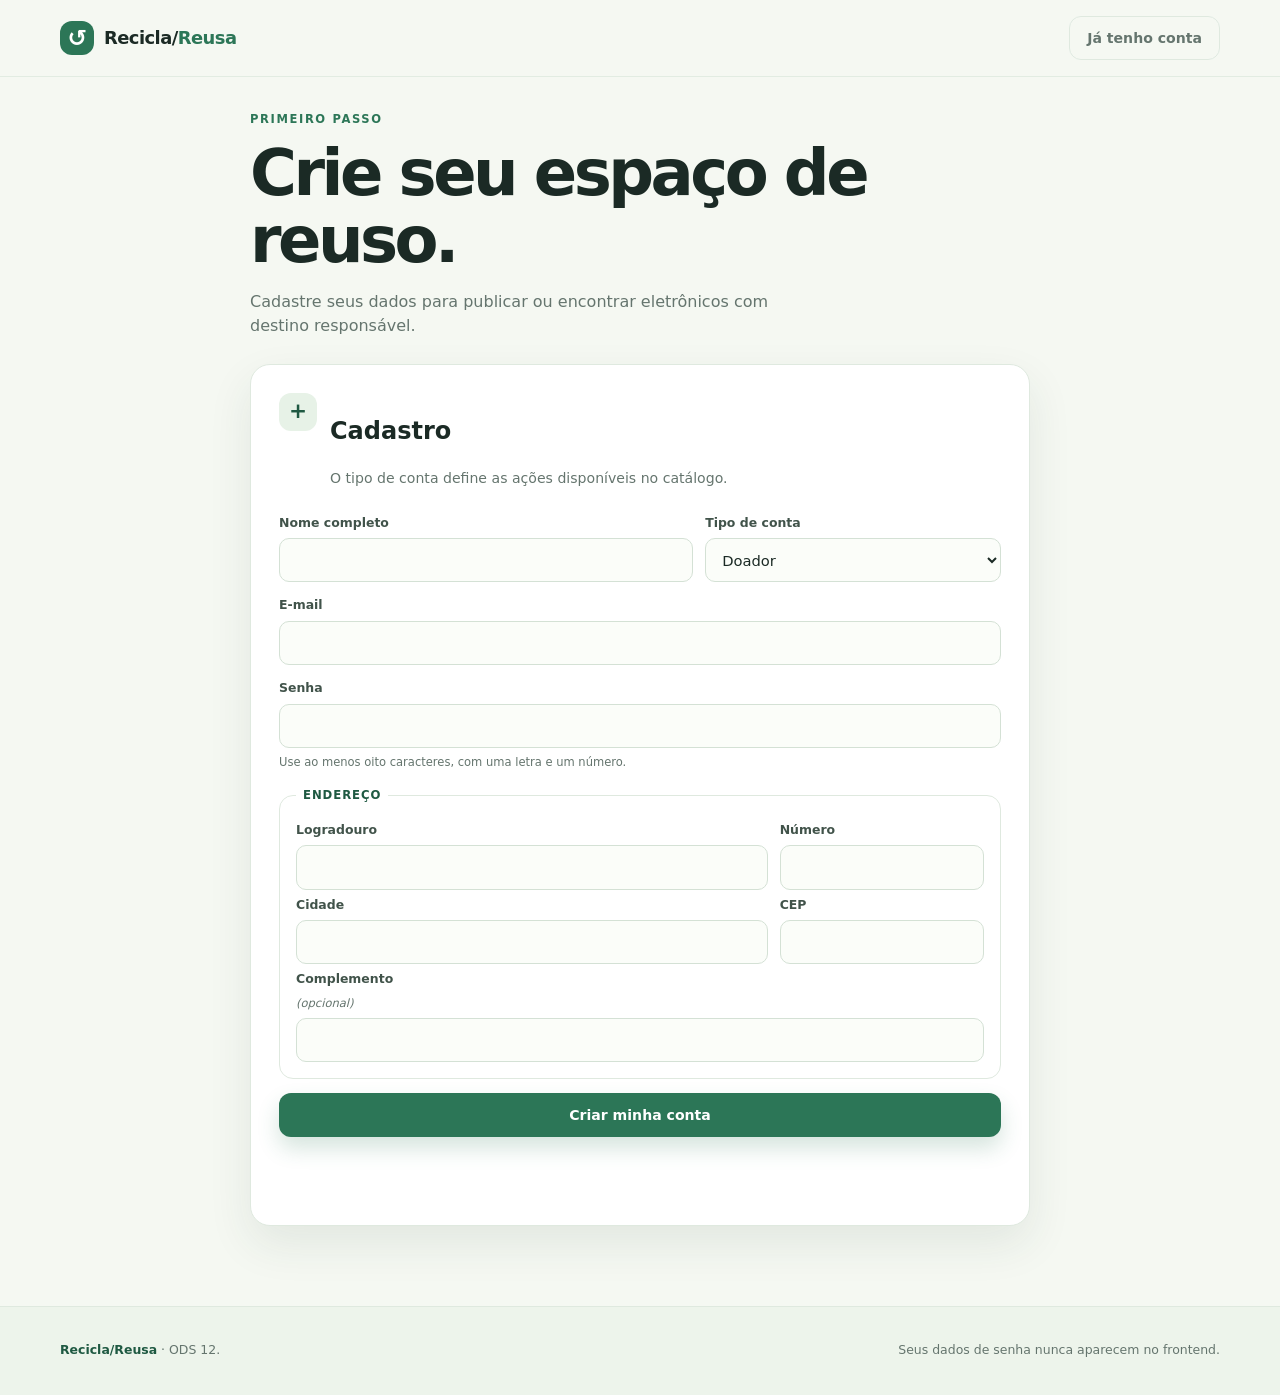
==== frontend/cadastro.html @ 9e0de5a9 "feat(frontend): cria telas e modulos javascript da v1.0" ====
<!doctype html>
<html lang="pt-BR">
<head>
  <meta charset="utf-8">
  <meta name="viewport" content="width=device-width, initial-scale=1">
  <meta name="description" content="Crie sua conta no Recicla/Reusa.">
  <title>Criar conta | Recicla/Reusa</title>
  <link rel="stylesheet" href="./styles.css">
</head>
<body>
  <header class="site-header">
    <div class="container header-content">
      <a class="brand" href="./index.html" aria-label="Recicla/Reusa, início">
        <span class="brand-mark" aria-hidden="true">↺</span>
        <span>Recicla/<span>Reusa</span></span>
      </a>
      <a id="login-link" class="button button-ghost" href="./login.html">Já tenho conta</a>
    </div>
  </header>

  <main class="page-content">
    <div class="container page-narrow">
      <div class="page-heading">
        <p class="eyebrow">Primeiro passo</p>
        <h1>Crie seu espaço de reuso.</h1>
        <p class="page-lede">Cadastre seus dados para publicar ou encontrar eletrônicos com destino responsável.</p>
      </div>

      <section class="card form-card auth-card" aria-labelledby="register-title">
        <div class="card-heading">
          <span class="icon-badge icon-green" aria-hidden="true">+</span>
          <div>
            <h2 id="register-title">Cadastro</h2>
            <p>O tipo de conta define as ações disponíveis no catálogo.</p>
          </div>
        </div>
        <form id="register-form" class="form-stack" novalidate>
          <div class="field-row">
            <label class="field">Nome completo
              <input name="nome" type="text" minlength="3" maxlength="120" autocomplete="name" required>
            </label>
            <label class="field">Tipo de conta
              <select name="tipo" autocomplete="off" required>
                <option value="doador">Doador</option>
                <option value="beneficiario">Beneficiário</option>
              </select>
            </label>
          </div>
          <label class="field">E-mail
            <input name="email" type="email" minlength="5" maxlength="160" autocomplete="email" required>
          </label>
          <label class="field">Senha
            <input name="senha" type="password" minlength="8" maxlength="128" autocomplete="new-password" required>
            <small>Use ao menos oito caracteres, com uma letra e um número.</small>
          </label>
          <fieldset>
            <legend>Endereço</legend>
            <div class="field-row">
              <label class="field">Logradouro
                <input name="logradouro" type="text" maxlength="160" autocomplete="street-address" required>
              </label>
              <label class="field field-small">Número
                <input name="numero" type="text" maxlength="160" required>
              </label>
            </div>
            <div class="field-row">
              <label class="field">Cidade
                <input name="cidade" type="text" maxlength="160" autocomplete="address-level2" required>
              </label>
              <label class="field field-small">CEP
                <input name="cep" type="text" inputmode="numeric" maxlength="9" pattern="[0-9]{5}-?[0-9]{3}" autocomplete="postal-code" required>
              </label>
            </div>
            <label class="field">Complemento <span class="optional">(opcional)</span>
              <input name="complemento" type="text" maxlength="160" autocomplete="address-line2">
            </label>
          </fieldset>
          <button class="button button-primary button-full" type="submit">Criar minha conta</button>
          <p id="register-message" class="form-message" role="status" aria-live="polite"></p>
        </form>
      </section>
    </div>
  </main>

  <footer class="site-footer">
    <div class="container footer-content">
      <p><strong>Recicla/Reusa</strong> · ODS 12.</p>
      <p>Seus dados de senha nunca aparecem no frontend.</p>
    </div>
  </footer>

  <script type="module" src="./js/cadastro.js"></script>
</body>
</html>
---- frontend/styles.css ----
:root {
  --ink: #1b2a25;
  --muted: #65756e;
  --paper: #f5f8f2;
  --card: #ffffff;
  --line: #dfe9df;
  --green: #2c7657;
  --green-dark: #1f5942;
  --green-soft: #e7f2e7;
  --yellow: #efc85c;
  --blue-soft: #e8f0f6;
  --danger: #a8463f;
  --danger-soft: #fff0ed;
  --shadow: 0 18px 45px rgba(35, 66, 51, 0.09);
}

* {
  box-sizing: border-box;
}

html {
  scroll-behavior: smooth;
}

body {
  margin: 0;
  color: var(--ink);
  background: var(--paper);
  font-family: "Segoe UI", Inter, system-ui, -apple-system, BlinkMacSystemFont, sans-serif;
  line-height: 1.5;
}

button,
input,
select,
textarea {
  font: inherit;
}

button,
a {
  -webkit-tap-highlight-color: transparent;
}

button {
  cursor: pointer;
}

button:disabled {
  cursor: not-allowed;
  opacity: 0.6;
}

:focus-visible {
  outline: 3px solid rgba(239, 200, 92, 0.95);
  outline-offset: 3px;
}

[hidden] {
  display: none !important;
}

.container {
  width: min(1160px, calc(100% - 40px));
  margin: 0 auto;
}

.site-header {
  position: sticky;
  z-index: 10;
  top: 0;
  border-bottom: 1px solid rgba(223, 233, 223, 0.82);
  background: rgba(245, 248, 242, 0.92);
  backdrop-filter: blur(14px);
}

.header-content,
.header-actions,
.brand,
.form-actions,
.filter-actions,
.workspace-heading,
.section-heading,
.card-heading,
.footer-content {
  display: flex;
  align-items: center;
}

.header-content {
  justify-content: space-between;
  min-height: 76px;
}

.brand {
  gap: 10px;
  color: var(--ink);
  font-size: 1.12rem;
  font-weight: 800;
  letter-spacing: -0.03em;
  text-decoration: none;
}

.brand > span:last-child > span {
  color: var(--green);
}

.brand-mark {
  display: grid;
  width: 34px;
  height: 34px;
  place-items: center;
  border-radius: 12px;
  color: #fff;
  background: var(--green);
  font-size: 1.45rem;
  line-height: 1;
}

.header-actions {
  gap: 12px;
}

.session-chip,
.role-badge {
  border: 1px solid #cfe1d2;
  border-radius: 999px;
  color: var(--green-dark);
  background: var(--green-soft);
  font-size: 0.78rem;
  font-weight: 800;
  letter-spacing: 0.04em;
  text-transform: uppercase;
}

.session-chip {
  padding: 7px 12px;
}

.page-content {
  padding: 34px 0 80px;
}

.hero {
  position: relative;
  display: grid;
  min-height: 430px;
  grid-template-columns: minmax(0, 1.04fr) minmax(310px, 0.96fr);
  align-items: center;
  gap: 40px;
  overflow: hidden;
  padding: 66px 72px;
  border-radius: 32px;
  background: #dfeee0;
}

.hero::after {
  position: absolute;
  right: -100px;
  bottom: -170px;
  width: 430px;
  height: 430px;
  border: 1px solid rgba(44, 118, 87, 0.13);
  border-radius: 50%;
  content: "";
}

.hero-copy {
  position: relative;
  z-index: 1;
}

.eyebrow {
  margin: 0 0 12px;
  color: var(--green);
  font-size: 0.72rem;
  font-weight: 900;
  letter-spacing: 0.14em;
  text-transform: uppercase;
}

.hero h1,
.section-heading h2,
.workspace-heading h2 {
  margin: 0;
  letter-spacing: -0.055em;
  line-height: 1.04;
}

.hero h1 {
  max-width: 620px;
  font-size: clamp(2.8rem, 6vw, 5.3rem);
}

.hero-text {
  max-width: 530px;
  margin: 24px 0 30px;
  color: #52685c;
  font-size: 1.08rem;
}

.hero-art {
  position: relative;
  min-height: 300px;
}

.hero-symbol {
  position: absolute;
  top: 50%;
  left: 50%;
  display: grid;
  width: 190px;
  height: 190px;
  place-items: center;
  transform: translate(-50%, -50%) rotate(-10deg);
  border: 1px solid rgba(44, 118, 87, 0.28);
  border-radius: 48% 52% 46% 54%;
  color: var(--green);
  background: rgba(255, 255, 255, 0.5);
  box-shadow: 0 20px 35px rgba(44, 118, 87, 0.12);
  font-size: 7.4rem;
  line-height: 1;
}

.orbit {
  position: absolute;
  top: 50%;
  left: 50%;
  border: 1px solid rgba(44, 118, 87, 0.22);
  border-radius: 50%;
  transform: translate(-50%, -50%) rotate(26deg);
}

.orbit-one {
  width: 310px;
  height: 190px;
}

.orbit-two {
  width: 190px;
  height: 310px;
  transform: translate(-50%, -50%) rotate(-31deg);
}

.hero-tag {
  position: absolute;
  padding: 8px 13px;
  border: 1px solid rgba(44, 118, 87, 0.18);
  border-radius: 999px;
  color: var(--green-dark);
  background: rgba(255, 255, 255, 0.73);
  font-size: 0.75rem;
  font-weight: 800;
  box-shadow: 0 10px 20px rgba(44, 118, 87, 0.08);
}

.tag-one {
  top: 17%;
  left: 7%;
}

.tag-two {
  right: 2%;
  bottom: 18%;
}

.tag-three {
  right: 14%;
  top: 9%;
}

.button {
  display: inline-flex;
  min-height: 44px;
  align-items: center;
  justify-content: center;
  gap: 8px;
  padding: 10px 17px;
  border: 1px solid transparent;
  border-radius: 12px;
  font-size: 0.88rem;
  font-weight: 800;
  line-height: 1;
  text-decoration: none;
  transition: transform 150ms ease, box-shadow 150ms ease, background 150ms ease;
}

.button:hover {
  transform: translateY(-1px);
}

.button-primary {
  color: #fff;
  background: var(--green);
  box-shadow: 0 11px 22px rgba(44, 118, 87, 0.2);
}

.button-primary:hover {
  background: var(--green-dark);
}

.button-secondary {
  color: var(--green-dark);
  border-color: #bdd6c2;
  background: var(--green-soft);
}

.button-dark {
  color: #fff;
  background: var(--ink);
}

.button-ghost {
  color: var(--muted);
  border-color: var(--line);
  background: transparent;
}

.button-ghost:hover {
  color: var(--ink);
  background: #fff;
}

.button-full {
  width: 100%;
}

.section-block {
  margin-top: 82px;
}

.section-heading {
  align-items: flex-end;
  justify-content: space-between;
  gap: 24px;
  margin-bottom: 22px;
}

.section-heading h2,
.workspace-heading h2 {
  font-size: clamp(2rem, 4vw, 3.2rem);
}

.section-description {
  max-width: 370px;
  margin: 0;
  color: var(--muted);
}

.card-grid {
  display: grid;
  gap: 22px;
}

.card-grid-two,
.card-grid-profile {
  grid-template-columns: repeat(2, minmax(0, 1fr));
}

.card-grid-management {
  grid-template-columns: minmax(340px, 0.85fr) minmax(0, 1.15fr);
}

.card {
  border: 1px solid var(--line);
  border-radius: 20px;
  background: var(--card);
  box-shadow: var(--shadow);
}

.form-card {
  padding: 28px;
}

.card-heading {
  align-items: flex-start;
  gap: 13px;
  margin-bottom: 24px;
}

.compact-heading {
  margin-bottom: 20px;
}

.card-heading h3,
.account-card h3,
.info-banner h3 {
  margin: 0;
  font-size: 1.16rem;
  letter-spacing: -0.025em;
}

.card-heading p,
.account-card p,
.info-banner p {
  margin: 4px 0 0;
  color: var(--muted);
  font-size: 0.88rem;
}

.icon-badge {
  display: grid;
  flex: 0 0 auto;
  width: 38px;
  height: 38px;
  place-items: center;
  border-radius: 12px;
  font-size: 1.35rem;
  font-weight: 800;
}

.icon-green {
  color: var(--green-dark);
  background: var(--green-soft);
}

.icon-yellow {
  color: #765b12;
  background: #fff4c9;
}

.icon-blue {
  color: #315a76;
  background: var(--blue-soft);
}

.form-stack {
  display: grid;
  gap: 14px;
}

.field,
fieldset {
  display: grid;
  gap: 6px;
}

.field {
  color: #41534a;
  font-size: 0.78rem;
  font-weight: 800;
}

.field input,
.field select,
.field textarea {
  width: 100%;
  min-height: 44px;
  padding: 10px 12px;
  border: 1px solid #d4e1d5;
  border-radius: 10px;
  color: var(--ink);
  background: #fbfdf9;
  font-size: 0.92rem;
  font-weight: 500;
  transition: border 150ms ease, box-shadow 150ms ease, background 150ms ease;
}

.field textarea {
  min-height: 92px;
  resize: vertical;
}

.field input::placeholder,
.field textarea::placeholder {
  color: #9baaa0;
}

.field input:focus,
.field select:focus,
.field textarea:focus {
  border-color: var(--green);
  outline: 0;
  background: #fff;
  box-shadow: 0 0 0 3px rgba(44, 118, 87, 0.13);
}

.field small,
.optional {
  color: var(--muted);
  font-size: 0.72rem;
  font-weight: 500;
}

.optional {
  font-style: italic;
}

.field-row {
  display: grid;
  grid-template-columns: minmax(0, 1.4fr) minmax(0, 1fr);
  gap: 12px;
}

.field-row:has(.field-small) {
  grid-template-columns: minmax(0, 1.5fr) minmax(90px, 0.65fr);
}

fieldset {
  min-width: 0;
  margin: 2px 0 0;
  padding: 16px;
  border: 1px solid var(--line);
  border-radius: 14px;
}

legend {
  padding: 0 7px;
  color: var(--green-dark);
  font-size: 0.73rem;
  font-weight: 900;
  letter-spacing: 0.08em;
  text-transform: uppercase;
}

.form-message {
  min-height: 20px;
  margin-top: 12px;
  color: var(--green-dark);
  font-size: 0.82rem;
}

.form-message.error {
  color: var(--danger);
}

.form-message.success {
  color: var(--green-dark);
}

.message {
  margin-top: 22px;
  padding: 13px 16px;
  border: 1px solid #c8dfcc;
  border-radius: 12px;
  color: var(--green-dark);
  background: var(--green-soft);
  font-size: 0.88rem;
}

.message.error {
  border-color: #f0c7c1;
  color: var(--danger);
  background: var(--danger-soft);
}

.security-note {
  display: flex;
  gap: 10px;
  align-items: flex-start;
  margin-top: 34px;
  padding: 13px;
  border-radius: 12px;
  background: #f6f8f3;
}

.security-note span {
  color: var(--green);
  font-size: 0.65rem;
}

.security-note p {
  margin: 0;
  color: var(--muted);
  font-size: 0.74rem;
}

.login-card {
  background: linear-gradient(145deg, #fff 0%, #f5f8f1 100%);
}

.workspace-heading {
  justify-content: space-between;
  gap: 24px;
  margin-bottom: 24px;
}

.workspace-heading .section-description {
  margin-top: 11px;
}

.role-badge {
  flex: 0 0 auto;
  padding: 10px 15px;
}

.account-card {
  position: relative;
  overflow: hidden;
  min-height: 100%;
  padding: 30px;
  background: var(--ink);
}

.account-card::after {
  position: absolute;
  right: -90px;
  bottom: -100px;
  width: 270px;
  height: 270px;
  border: 1px solid rgba(223, 238, 224, 0.2);
  border-radius: 50%;
  content: "";
}

.account-card .eyebrow,
.account-card h3 {
  position: relative;
  z-index: 1;
  color: #e2f0e1;
}

.account-card > p:not(.eyebrow) {
  position: relative;
  z-index: 1;
  max-width: 330px;
  color: #b4c7bb;
}

.account-illustration {
  position: absolute;
  top: 16px;
  right: 26px;
  color: rgba(223, 238, 224, 0.17);
  font-size: 8rem;
  line-height: 1;
}

.account-facts {
  position: relative;
  z-index: 1;
  display: grid;
  grid-template-columns: repeat(2, 1fr);
  gap: 12px;
  margin: 54px 0 0;
}

.account-facts div {
  padding-top: 11px;
  border-top: 1px solid rgba(223, 238, 224, 0.2);
}

.account-facts dt {
  color: #8ea99a;
  font-size: 0.7rem;
  font-weight: 800;
  text-transform: uppercase;
}

.account-facts dd {
  margin: 4px 0 0;
  color: #e2f0e1;
  font-size: 0.9rem;
  font-weight: 700;
}

.catalog-card {
  padding: 22px;
}

.filter-bar {
  display: grid;
  grid-template-columns: repeat(4, minmax(0, 1fr)) auto;
  gap: 12px;
  align-items: end;
  padding-bottom: 20px;
  border-bottom: 1px solid var(--line);
}

.filter-actions {
  gap: 6px;
}

.filter-actions .button {
  min-height: 44px;
  padding-inline: 13px;
}

.item-grid {
  display: grid;
  grid-template-columns: repeat(3, minmax(0, 1fr));
  gap: 14px;
  padding-top: 22px;
}

.item-card {
  display: flex;
  min-width: 0;
  flex-direction: column;
  padding: 18px;
  border: 1px solid var(--line);
  border-radius: 15px;
  background: #fbfdf9;
}

.item-card h3 {
  overflow: hidden;
  margin: 0;
  color: var(--ink);
  font-size: 1rem;
  text-overflow: ellipsis;
  white-space: nowrap;
}

.item-card-description {
  display: -webkit-box;
  overflow: hidden;
  min-height: 43px;
  margin: 9px 0 14px;
  color: var(--muted);
  font-size: 0.8rem;
  -webkit-box-orient: vertical;
  -webkit-line-clamp: 2;
}

.item-meta,
.item-tags,
.item-actions {
  display: flex;
  flex-wrap: wrap;
  gap: 7px;
}

.item-meta {
  margin-top: auto;
  padding-top: 12px;
  border-top: 1px solid var(--line);
  color: var(--muted);
  font-size: 0.74rem;
}

.item-tags {
  margin-bottom: 12px;
}

.tag {
  display: inline-flex;
  padding: 4px 8px;
  border-radius: 999px;
  color: var(--green-dark);
  background: var(--green-soft);
  font-size: 0.68rem;
  font-weight: 800;
}

.tag-neutral {
  color: #596c65;
  background: #edf1eb;
}

.tag-warm {
  color: #79611d;
  background: #fff3c9;
}

.item-actions {
  margin-top: 14px;
}

.item-actions .button {
  min-height: 36px;
  padding: 8px 10px;
  font-size: 0.75rem;
}

.empty-state {
  grid-column: 1 / -1;
  padding: 36px 20px;
  border: 1px dashed #cbdacb;
  border-radius: 14px;
  color: var(--muted);
  background: #fbfdf9;
  text-align: center;
}

.empty-state strong {
  display: block;
  margin-bottom: 5px;
  color: var(--ink);
}

.info-banner {
  display: flex;
  gap: 14px;
  align-items: flex-start;
  margin-top: 22px;
  padding: 18px 20px;
  border: 1px solid #e8d99d;
  border-radius: 16px;
  background: #fff9df;
}

.info-icon {
  color: #8a701d;
  font-size: 1.7rem;
}

.info-banner h3 {
  color: #6d581a;
}

.info-banner p {
  color: #88742e;
}

.management-section {
  margin-top: 74px;
}

.form-actions {
  flex-wrap: wrap;
  gap: 8px;
}

.owned-items-column {
  min-width: 0;
}

.item-grid-owned {
  grid-template-columns: repeat(2, minmax(0, 1fr));
  padding-top: 0;
}

.site-footer {
  border-top: 1px solid var(--line);
  background: #edf4eb;
}

.footer-content {
  justify-content: space-between;
  gap: 20px;
  min-height: 88px;
  color: var(--muted);
  font-size: 0.78rem;
}

.footer-content p {
  margin: 0;
}

.footer-content strong {
  color: var(--green-dark);
}

@media (max-width: 940px) {
  .hero {
    grid-template-columns: 1fr;
    padding: 50px 44px 30px;
  }

  .hero-art {
    min-height: 245px;
  }

  .hero-symbol {
    width: 150px;
    height: 150px;
    font-size: 5.8rem;
  }

  .orbit-one {
    width: 270px;
    height: 170px;
  }

  .orbit-two {
    width: 170px;
    height: 270px;
  }

  .filter-bar {
    grid-template-columns: repeat(2, minmax(0, 1fr));
  }

  .filter-actions {
    align-items: center;
  }

  .item-grid {
    grid-template-columns: repeat(2, minmax(0, 1fr));
  }
}

@media (max-width: 700px) {
  .container {
    width: min(100% - 28px, 560px);
  }

  .page-content {
    padding-top: 18px;
  }

  .header-content {
    min-height: 66px;
  }

  .session-chip {
    display: none;
  }

  .hero {
    min-height: 0;
    gap: 20px;
    padding: 38px 24px 12px;
    border-radius: 24px;
  }

  .hero h1 {
    font-size: clamp(2.5rem, 14vw, 4.2rem);
  }

  .hero-text {
    font-size: 0.95rem;
  }

  .hero-art {
    min-height: 185px;
    transform: scale(0.86);
  }

  .section-block {
    margin-top: 58px;
  }

  .section-heading,
  .workspace-heading,
  .footer-content {
    align-items: flex-start;
    flex-direction: column;
  }

  .section-heading {
    gap: 10px;
  }

  .section-description {
    max-width: none;
  }

  .card-grid-two,
  .card-grid-profile,
  .card-grid-management,
  .item-grid,
  .item-grid-owned {
    grid-template-columns: 1fr;
  }

  .form-card,
  .account-card {
    padding: 22px;
  }

  .filter-bar {
    grid-template-columns: 1fr;
  }

  .filter-actions {
    justify-content: stretch;
  }

  .filter-actions .button {
    flex: 1;
  }

  .workspace-heading h2 {
    font-size: 2.5rem;
  }

  .role-badge {
    align-self: flex-start;
  }

  .footer-content {
    justify-content: center;
    padding: 22px 0;
  }
}

.hero-actions {
  display: flex;
  flex-wrap: wrap;
  gap: 10px;
}

.button-large {
  min-height: 50px;
  padding-inline: 20px;
}

.feature-grid {
  display: grid;
  grid-template-columns: repeat(3, minmax(0, 1fr));
  gap: 18px;
}

.feature-card {
  padding: 24px;
}

.feature-card h3 {
  margin: 22px 0 7px;
  font-size: 1.05rem;
}

.feature-card p {
  margin: 0;
  color: var(--muted);
  font-size: 0.88rem;
}

.page-narrow {
  max-width: 780px;
}

.narrow-login {
  max-width: 560px;
}

.page-heading {
  max-width: 700px;
  margin-bottom: 26px;
}

.page-heading h1,
.workspace-heading h1 {
  margin: 0;
  letter-spacing: -0.055em;
  line-height: 1.05;
  font-size: clamp(2.35rem, 5vw, 4.2rem);
}

.page-lede {
  max-width: 570px;
  margin: 15px 0 0;
  color: var(--muted);
  font-size: 1rem;
}

.nav-link {
  padding: 8px 4px;
  color: var(--muted);
  font-size: 0.82rem;
  font-weight: 800;
  text-decoration: none;
}

.nav-link:hover,
.nav-link.active {
  color: var(--green-dark);
}

.auth-card {
  max-width: 780px;
}

.auth-switch {
  margin: 20px 0 0;
  color: var(--muted);
  font-size: 0.86rem;
  text-align: center;
}

.auth-switch a {
  color: var(--green-dark);
  font-weight: 800;
}

.home-session {
  margin-top: 28px;
}

.home-session .button {
  margin-top: 12px;
}

@media (max-width: 940px) {
  .feature-grid {
    grid-template-columns: repeat(2, minmax(0, 1fr));
  }
}

@media (max-width: 700px) {
  .header-content {
    align-items: flex-start;
    flex-direction: column;
    gap: 10px;
    padding: 12px 0;
  }

  .header-actions {
    width: 100%;
    justify-content: flex-start;
  }

  .feature-grid {
    grid-template-columns: 1fr;
  }

  .page-heading h1,
  .workspace-heading h1 {
    font-size: 2.55rem;
  }
}
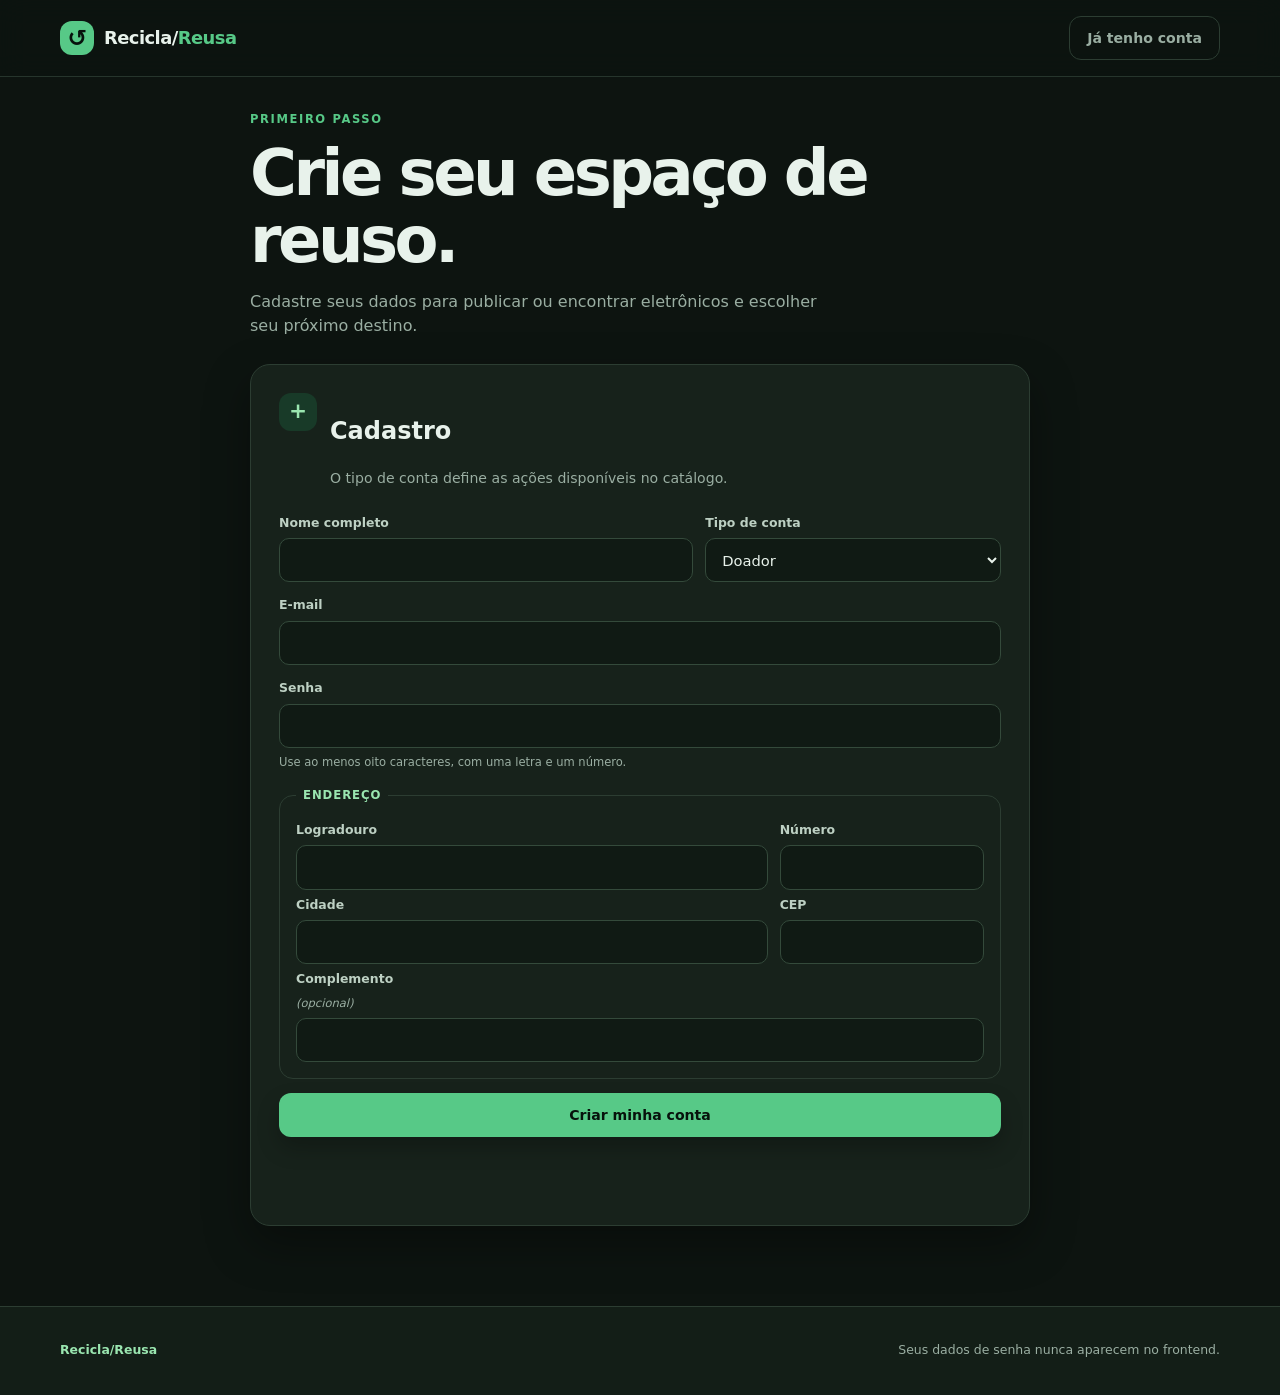
==== commit 35625334: "feat(frontend): adiciona modo escuro as telas" ====
--- a/frontend/cadastro.html
+++ b/frontend/cadastro.html
@@ -23,7 +23,7 @@
       <div class="page-heading">
         <p class="eyebrow">Primeiro passo</p>
         <h1>Crie seu espaço de reuso.</h1>
-        <p class="page-lede">Cadastre seus dados para publicar ou encontrar eletrônicos com destino responsável.</p>
+        <p class="page-lede">Cadastre seus dados para publicar ou encontrar eletrônicos e escolher seu próximo destino.</p>
       </div>
 
       <section class="card form-card auth-card" aria-labelledby="register-title">
@@ -84,7 +84,7 @@
 
   <footer class="site-footer">
     <div class="container footer-content">
-      <p><strong>Recicla/Reusa</strong> · ODS 12.</p>
+      <p><strong>Recicla/Reusa</strong></p>
       <p>Seus dados de senha nunca aparecem no frontend.</p>
     </div>
   </footer>
--- a/frontend/styles.css
+++ b/frontend/styles.css
@@ -1,17 +1,30 @@
 :root {
-  --ink: #1b2a25;
-  --muted: #65756e;
-  --paper: #f5f8f2;
-  --card: #ffffff;
-  --line: #dfe9df;
-  --green: #2c7657;
-  --green-dark: #1f5942;
-  --green-soft: #e7f2e7;
-  --yellow: #efc85c;
-  --blue-soft: #e8f0f6;
-  --danger: #a8463f;
-  --danger-soft: #fff0ed;
-  --shadow: 0 18px 45px rgba(35, 66, 51, 0.09);
+  color-scheme: dark;
+  --ink: #e8f2eb;
+  --muted: #9aaea2;
+  --paper: #0d1410;
+  --card: #17221b;
+  --line: #2c3d32;
+  --green: #57c987;
+  --green-dark: #9ae6b0;
+  --green-hover: #78dca0;
+  --green-soft: #183a28;
+  --yellow: #f0c85c;
+  --blue-soft: #1b3040;
+  --danger: #ff9b8f;
+  --danger-soft: #412421;
+  --surface-deep: #0a120e;
+  --surface-input: #101a14;
+  --surface-hover: #223329;
+  --surface-muted: #131e17;
+  --hero: #142d22;
+  --warning: #413719;
+  --warning-border: #6c5927;
+  --warning-text: #f0d57a;
+  --green-border: #386348;
+  --danger-border: #734039;
+  --input-border: #344a3b;
+  --shadow: 0 18px 45px rgba(0, 0, 0, 0.35);
 }
 
 * {
@@ -69,8 +82,8 @@
   position: sticky;
   z-index: 10;
   top: 0;
-  border-bottom: 1px solid rgba(223, 233, 223, 0.82);
-  background: rgba(245, 248, 242, 0.92);
+  border-bottom: 1px solid rgba(44, 61, 50, 0.82);
+  background: rgba(13, 20, 16, 0.92);
   backdrop-filter: blur(14px);
 }
 
@@ -111,7 +124,7 @@
   height: 34px;
   place-items: center;
   border-radius: 12px;
-  color: #fff;
+  color: #07120c;
   background: var(--green);
   font-size: 1.45rem;
   line-height: 1;
@@ -123,7 +136,7 @@
 
 .session-chip,
 .role-badge {
-  border: 1px solid #cfe1d2;
+  border: 1px solid var(--green-border);
   border-radius: 999px;
   color: var(--green-dark);
   background: var(--green-soft);
@@ -151,7 +164,7 @@
   overflow: hidden;
   padding: 66px 72px;
   border-radius: 32px;
-  background: #dfeee0;
+  background: var(--hero);
 }
 
 .hero::after {
@@ -160,7 +173,7 @@
   bottom: -170px;
   width: 430px;
   height: 430px;
-  border: 1px solid rgba(44, 118, 87, 0.13);
+  border: 1px solid rgba(87, 201, 135, 0.15);
   border-radius: 50%;
   content: "";
 }
@@ -195,7 +208,7 @@
 .hero-text {
   max-width: 530px;
   margin: 24px 0 30px;
-  color: #52685c;
+  color: #b5c8bb;
   font-size: 1.08rem;
 }
 
@@ -213,11 +226,11 @@
   height: 190px;
   place-items: center;
   transform: translate(-50%, -50%) rotate(-10deg);
-  border: 1px solid rgba(44, 118, 87, 0.28);
+  border: 1px solid rgba(87, 201, 135, 0.34);
   border-radius: 48% 52% 46% 54%;
   color: var(--green);
-  background: rgba(255, 255, 255, 0.5);
-  box-shadow: 0 20px 35px rgba(44, 118, 87, 0.12);
+  background: rgba(255, 255, 255, 0.06);
+  box-shadow: 0 20px 35px rgba(0, 0, 0, 0.28);
   font-size: 7.4rem;
   line-height: 1;
 }
@@ -226,7 +239,7 @@
   position: absolute;
   top: 50%;
   left: 50%;
-  border: 1px solid rgba(44, 118, 87, 0.22);
+  border: 1px solid rgba(87, 201, 135, 0.24);
   border-radius: 50%;
   transform: translate(-50%, -50%) rotate(26deg);
 }
@@ -245,13 +258,13 @@
 .hero-tag {
   position: absolute;
   padding: 8px 13px;
-  border: 1px solid rgba(44, 118, 87, 0.18);
+  border: 1px solid rgba(87, 201, 135, 0.22);
   border-radius: 999px;
   color: var(--green-dark);
-  background: rgba(255, 255, 255, 0.73);
+  background: rgba(255, 255, 255, 0.08);
   font-size: 0.75rem;
   font-weight: 800;
-  box-shadow: 0 10px 20px rgba(44, 118, 87, 0.08);
+  box-shadow: 0 10px 20px rgba(0, 0, 0, 0.22);
 }
 
 .tag-one {
@@ -290,24 +303,24 @@
 }
 
 .button-primary {
-  color: #fff;
+  color: #07120c;
   background: var(--green);
-  box-shadow: 0 11px 22px rgba(44, 118, 87, 0.2);
+  box-shadow: 0 11px 22px rgba(0, 0, 0, 0.24);
 }
 
 .button-primary:hover {
-  background: var(--green-dark);
+  background: var(--green-hover);
 }
 
 .button-secondary {
   color: var(--green-dark);
-  border-color: #bdd6c2;
+  border-color: var(--green-border);
   background: var(--green-soft);
 }
 
 .button-dark {
   color: #fff;
-  background: var(--ink);
+  background: var(--surface-deep);
 }
 
 .button-ghost {
@@ -318,7 +331,7 @@
 
 .button-ghost:hover {
   color: var(--ink);
-  background: #fff;
+  background: var(--surface-hover);
 }
 
 .button-full {
@@ -415,12 +428,12 @@
 }
 
 .icon-yellow {
-  color: #765b12;
-  background: #fff4c9;
+  color: #f0d57a;
+  background: var(--warning);
 }
 
 .icon-blue {
-  color: #315a76;
+  color: #9dd3ef;
   background: var(--blue-soft);
 }
 
@@ -436,7 +449,7 @@
 }
 
 .field {
-  color: #41534a;
+  color: #bdd0c3;
   font-size: 0.78rem;
   font-weight: 800;
 }
@@ -447,10 +460,10 @@
   width: 100%;
   min-height: 44px;
   padding: 10px 12px;
-  border: 1px solid #d4e1d5;
+  border: 1px solid var(--input-border);
   border-radius: 10px;
   color: var(--ink);
-  background: #fbfdf9;
+  background: var(--surface-input);
   font-size: 0.92rem;
   font-weight: 500;
   transition: border 150ms ease, box-shadow 150ms ease, background 150ms ease;
@@ -463,7 +476,7 @@
 
 .field input::placeholder,
 .field textarea::placeholder {
-  color: #9baaa0;
+  color: #7f9789;
 }
 
 .field input:focus,
@@ -471,8 +484,8 @@
 .field textarea:focus {
   border-color: var(--green);
   outline: 0;
-  background: #fff;
-  box-shadow: 0 0 0 3px rgba(44, 118, 87, 0.13);
+  background: var(--surface-hover);
+  box-shadow: 0 0 0 3px rgba(87, 201, 135, 0.2);
 }
 
 .field small,
@@ -531,7 +544,7 @@
 .message {
   margin-top: 22px;
   padding: 13px 16px;
-  border: 1px solid #c8dfcc;
+  border: 1px solid var(--green-border);
   border-radius: 12px;
   color: var(--green-dark);
   background: var(--green-soft);
@@ -539,7 +552,7 @@
 }
 
 .message.error {
-  border-color: #f0c7c1;
+  border-color: var(--danger-border);
   color: var(--danger);
   background: var(--danger-soft);
 }
@@ -551,7 +564,7 @@
   margin-top: 34px;
   padding: 13px;
   border-radius: 12px;
-  background: #f6f8f3;
+  background: var(--surface-muted);
 }
 
 .security-note span {
@@ -566,7 +579,7 @@
 }
 
 .login-card {
-  background: linear-gradient(145deg, #fff 0%, #f5f8f1 100%);
+  background: linear-gradient(145deg, #1a2a21 0%, #121c16 100%);
 }
 
 .workspace-heading {
@@ -589,7 +602,7 @@
   overflow: hidden;
   min-height: 100%;
   padding: 30px;
-  background: var(--ink);
+  background: var(--surface-deep);
 }
 
 .account-card::after {
@@ -598,7 +611,7 @@
   bottom: -100px;
   width: 270px;
   height: 270px;
-  border: 1px solid rgba(223, 238, 224, 0.2);
+  border: 1px solid rgba(87, 201, 135, 0.2);
   border-radius: 50%;
   content: "";
 }
@@ -621,7 +634,7 @@
   position: absolute;
   top: 16px;
   right: 26px;
-  color: rgba(223, 238, 224, 0.17);
+  color: rgba(87, 201, 135, 0.17);
   font-size: 8rem;
   line-height: 1;
 }
@@ -637,7 +650,7 @@
 
 .account-facts div {
   padding-top: 11px;
-  border-top: 1px solid rgba(223, 238, 224, 0.2);
+  border-top: 1px solid rgba(87, 201, 135, 0.2);
 }
 
 .account-facts dt {
@@ -690,7 +703,7 @@
   padding: 18px;
   border: 1px solid var(--line);
   border-radius: 15px;
-  background: #fbfdf9;
+  background: var(--surface-input);
 }
 
 .item-card h3 {
@@ -744,13 +757,13 @@
 }
 
 .tag-neutral {
-  color: #596c65;
-  background: #edf1eb;
+  color: #b7c7bd;
+  background: #24332a;
 }
 
 .tag-warm {
-  color: #79611d;
-  background: #fff3c9;
+  color: #f0d27b;
+  background: var(--warning);
 }
 
 .item-actions {
@@ -766,10 +779,10 @@
 .empty-state {
   grid-column: 1 / -1;
   padding: 36px 20px;
-  border: 1px dashed #cbdacb;
+  border: 1px dashed #3a5142;
   border-radius: 14px;
   color: var(--muted);
-  background: #fbfdf9;
+  background: var(--surface-input);
   text-align: center;
 }
 
@@ -785,22 +798,22 @@
   align-items: flex-start;
   margin-top: 22px;
   padding: 18px 20px;
-  border: 1px solid #e8d99d;
+  border: 1px solid var(--warning-border);
   border-radius: 16px;
-  background: #fff9df;
+  background: var(--warning);
 }
 
 .info-icon {
-  color: #8a701d;
+  color: var(--warning-text);
   font-size: 1.7rem;
 }
 
 .info-banner h3 {
-  color: #6d581a;
+  color: var(--warning-text);
 }
 
 .info-banner p {
-  color: #88742e;
+  color: #d6c17a;
 }
 
 .management-section {
@@ -823,7 +836,7 @@
 
 .site-footer {
   border-top: 1px solid var(--line);
-  background: #edf4eb;
+  background: var(--surface-muted);
 }
 
 .footer-content {
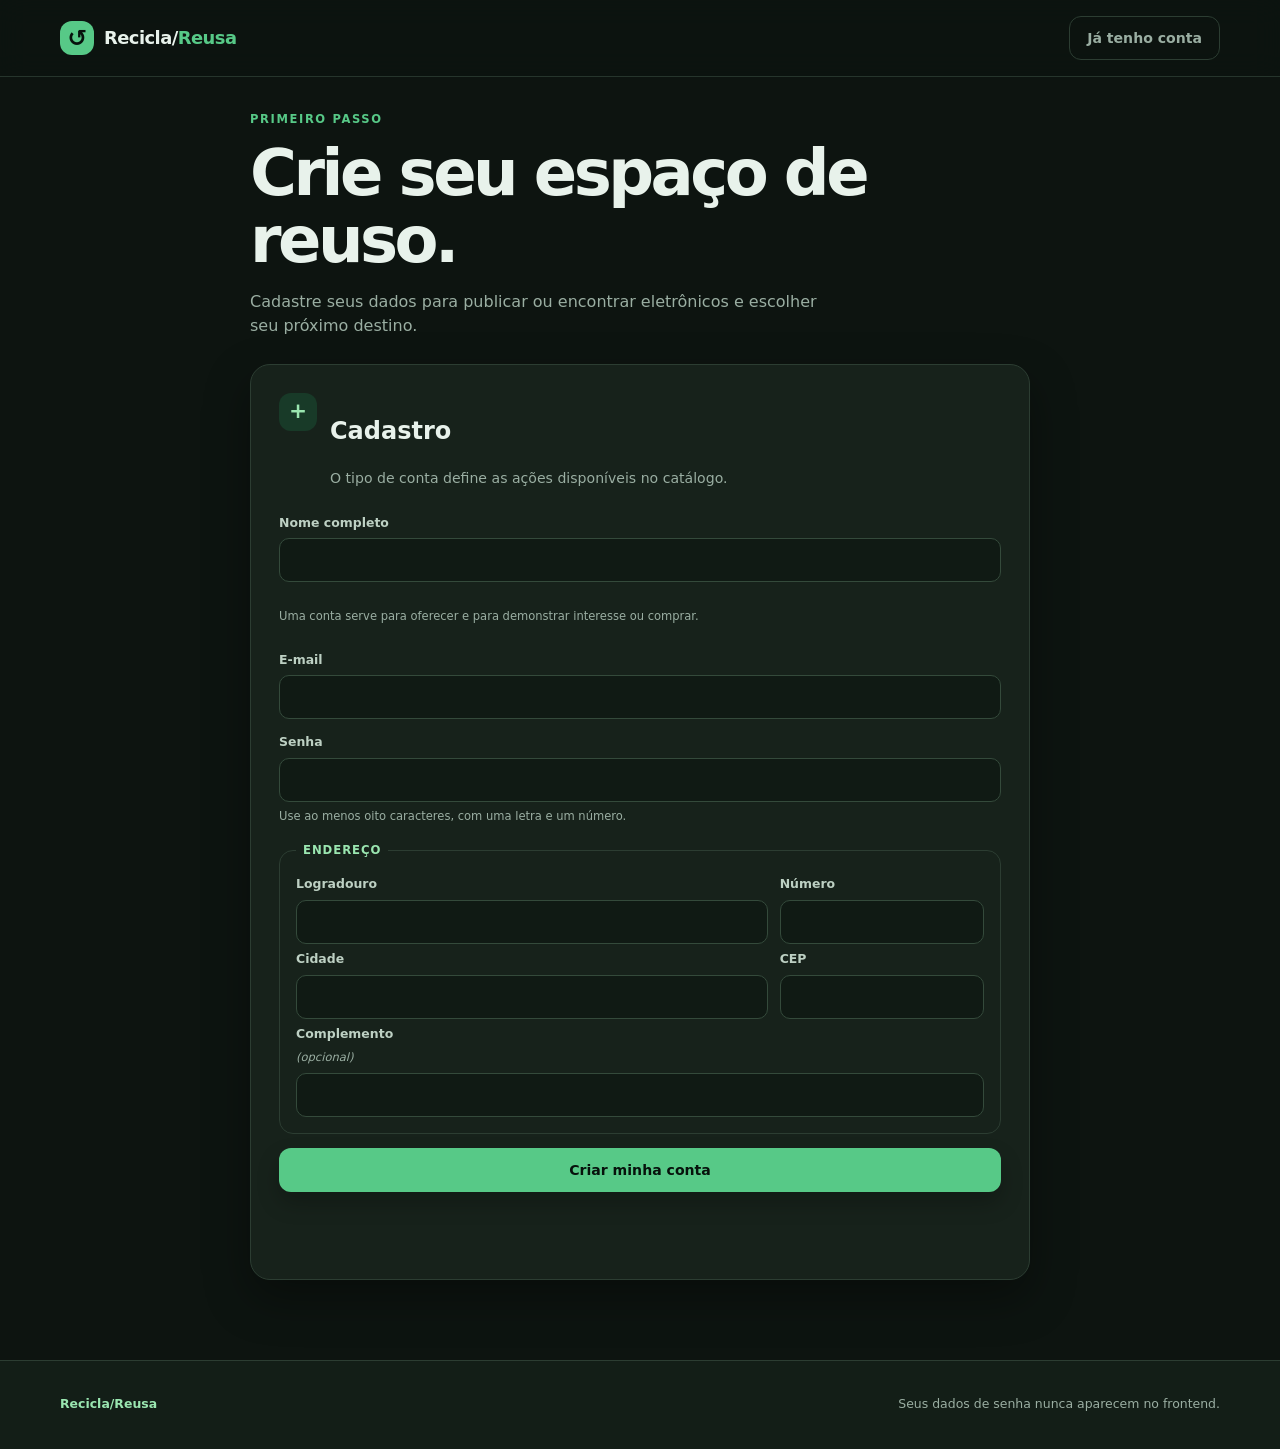
==== commit da22834d: "feat(papeis): conta unica de pessoa e operador separado Restringe o tipo de usuario a pessoa e ponto" ====
--- a/frontend/cadastro.html
+++ b/frontend/cadastro.html
@@ -35,17 +35,10 @@
           </div>
         </div>
         <form id="register-form" class="form-stack" novalidate>
-          <div class="field-row">
-            <label class="field">Nome completo
-              <input name="nome" type="text" minlength="3" maxlength="120" autocomplete="name" required>
-            </label>
-            <label class="field">Tipo de conta
-              <select name="tipo" autocomplete="off" required>
-                <option value="doador">Doador</option>
-                <option value="beneficiario">Beneficiário</option>
-              </select>
-            </label>
-          </div>
+          <label class="field">Nome completo
+            <input name="nome" type="text" minlength="3" maxlength="120" autocomplete="name" required>
+          </label>
+          <p class="field-hint">Uma conta serve para oferecer e para demonstrar interesse ou comprar.</p>
           <label class="field">E-mail
             <input name="email" type="email" minlength="5" maxlength="160" autocomplete="email" required>
           </label>
--- a/frontend/styles.css
+++ b/frontend/styles.css
@@ -488,6 +488,12 @@
   box-shadow: 0 0 0 3px rgba(87, 201, 135, 0.2);
 }
 
+.field-hint {
+  color: var(--muted);
+  font-size: 0.72rem;
+  font-weight: 500;
+}
+
 .field small,
 .optional {
   color: var(--muted);
@@ -776,6 +782,13 @@
   font-size: 0.75rem;
 }
 
+.item-actions select {
+  min-height: 36px;
+  max-width: 100%;
+  padding: 6px 8px;
+  font-size: 0.75rem;
+}
+
 .empty-state {
   grid-column: 1 / -1;
   padding: 36px 20px;
